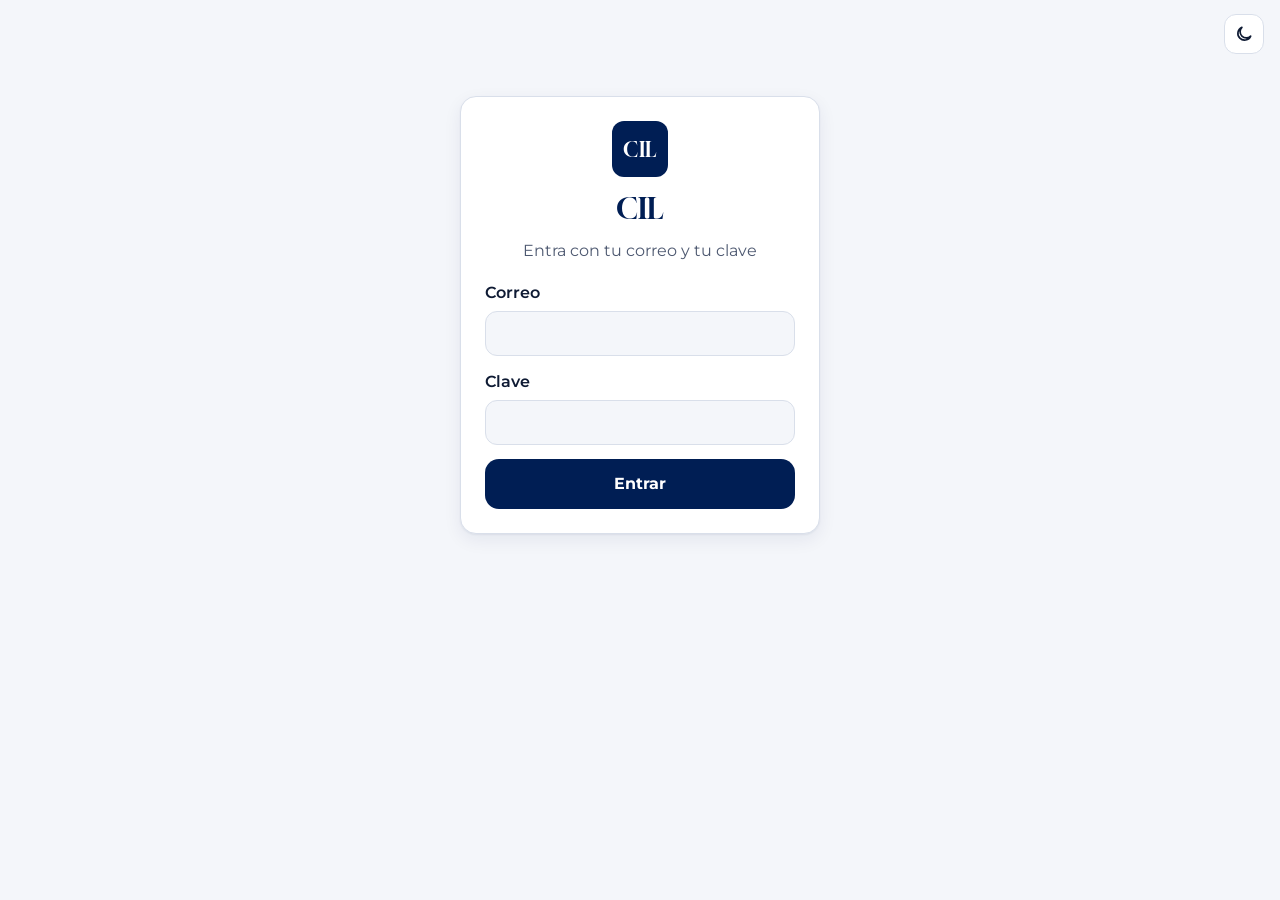
==== index.html @ af0a0910 "Armador de mensajes dentro de CIL (mensajes/): un solo ícono y la misma sesión; sin clave de GitHub " ====
<!doctype html>
<html lang="es">
<head>
  <meta charset="utf-8">
  <meta name="viewport" content="width=device-width, initial-scale=1, viewport-fit=cover">
  <title>CIL</title>
  <meta name="description" content="Herramientas del equipo CIL.">
  <meta name="theme-color" content="#001E54">
  <meta name="robots" content="noindex, nofollow">
  <link rel="manifest" href="manifest.webmanifest">
  <link rel="icon" type="image/png" sizes="192x192" href="icon-192.png">
  <link rel="apple-touch-icon" href="icon-192.png">
  <meta name="apple-mobile-web-app-capable" content="yes">
  <meta name="apple-mobile-web-app-title" content="CIL">
  <link rel="preconnect" href="https://xooofdppgnpibasambuc.supabase.co" crossorigin><!-- la base de datos (config.js): se conecta mientras carga la app -->
  <link rel="preconnect" href="https://fonts.googleapis.com"><link rel="preconnect" href="https://fonts.gstatic.com" crossorigin>
  <link rel="stylesheet" href="https://fonts.googleapis.com/css2?family=Gloock&family=Montserrat:wght@500;600;700;800&display=swap" media="print" onload="this.media='all'">
  <!-- Quien solo usa un módulo (por ejemplo Tareas) va directo, sin esperar a que cargue el menú -->
  <script>try { var d = localStorage.getItem('barquero_directo'); if (d && /^[a-z]+\/$/.test(d) && !sessionStorage.getItem('barquero_en_menu') && !/avisos/.test(location.search)) location.replace(d); } catch (e) { /* sigue al menú */ }</script>
  <script src="comun/tema.js?v=1"></script>
  <link rel="stylesheet" href="comun/tema.css?v=2">
  <link rel="stylesheet" href="comun/hub.css?v=6">
</head>
<body>
  <div id="hub"><div class="hub-centro"><div class="hub-spinner"></div></div></div>
  <noscript>Esta app necesita JavaScript.</noscript>
  <script src="config.js" defer></script>
  <script src="comun/hub.js?v=13" defer></script>
</body>
</html>
---- comun/tema.css ----
/* CIL — colores (azul de Barquero Food) y letras de marca, compartidos por todos los módulos.
   Claro (por defecto, se lee bien al sol) y oscuro. Se cambia con el botón ☀/☾ y se recuerda en el teléfono.
   Azul de marca #001E54 · gris de marca #B7B6B5 · títulos en Gloock · texto en Montserrat.
   El amarillo y el naranja de marca son señales de venta: aquí no se usan como decoración. */
:root {
  --marca: #001E54;
  --marca-gris: #B7B6B5;
  --bg: #F4F6FA;
  --card: #FFFFFF;
  --ink: #0E1A33;
  --titulo: #001E54;
  --muted: #4D5870;
  --line: #D9DFEA;
  --accent: #001E54;
  --accent-ink: #FFFFFF;
  --accent-bg: #E5EBF5;
  --wine: #A3263A;
  --wine-bg: #FBE9EC;
  --amber: #8A4B00;
  --amber-bg: #FCEFD9;
  --blue: #1F4F8F;
  --blue-bg: #E4EDF9;
  --green: #1E6B42;
  --green-bg: #E0F2E8;
  --purple: #5B4A99;
  --purple-bg: #ECE8F8;
  --gray-bg: #EDF0F5;
  --wa: #1A7F43;
  --shadow: 0 1px 2px rgba(0, 30, 84, .06), 0 6px 18px rgba(0, 30, 84, .07);
  --radius: 16px;
  --serif: "Gloock", Georgia, "Times New Roman", serif;
  --sans: "Montserrat", system-ui, -apple-system, "Segoe UI", Roboto, Arial, sans-serif;
  color-scheme: light;
}
@media (prefers-color-scheme: dark) {
  :root:not([data-theme="claro"]) {
    --bg: #0A1328; --card: #111E3A; --ink: #EEF2F9; --titulo: #FFFFFF; --muted: #A9B4CA; --line: #22325A;
    --accent: #A9C2F5; --accent-ink: #001E54; --accent-bg: #1A2A50;
    --wine: #F29AA7; --wine-bg: #3A1D29; --amber: #F2BE72; --amber-bg: #3A2C17;
    --blue: #9CC0F0; --blue-bg: #18294A; --green: #86D6A6; --green-bg: #15312A;
    --purple: #C2B4F0; --purple-bg: #262445; --gray-bg: #1A2747; --wa: #3CC472;
    --shadow: 0 1px 2px rgba(0, 0, 0, .35), 0 8px 22px rgba(0, 0, 0, .3);
    color-scheme: dark;
  }
}
:root[data-theme="oscuro"] {
  --bg: #0A1328; --card: #111E3A; --ink: #EEF2F9; --titulo: #FFFFFF; --muted: #A9B4CA; --line: #22325A;
  --accent: #A9C2F5; --accent-ink: #001E54; --accent-bg: #1A2A50;
  --wine: #F29AA7; --wine-bg: #3A1D29; --amber: #F2BE72; --amber-bg: #3A2C17;
  --blue: #9CC0F0; --blue-bg: #18294A; --green: #86D6A6; --green-bg: #15312A;
  --purple: #C2B4F0; --purple-bg: #262445; --gray-bg: #1A2747; --wa: #3CC472;
  --shadow: 0 1px 2px rgba(0, 0, 0, .35), 0 8px 22px rgba(0, 0, 0, .3);
  color-scheme: dark;
}
.boton-tema { width: 40px; height: 40px; border-radius: 12px; border: 1.5px solid var(--line); background: var(--card); color: var(--ink); display: inline-grid; place-items: center; cursor: pointer; padding: 0; }
.boton-tema svg { width: 20px; height: 20px; fill: none; stroke: currentColor; stroke-width: 2; stroke-linecap: round; stroke-linejoin: round; }
---- comun/hub.css ----
/* Menú principal de CIL */
* { box-sizing: border-box; }
html { -webkit-text-size-adjust: 100%; }
body { margin: 0; background: var(--bg); color: var(--ink); font: 16px/1.5 var(--sans); -webkit-font-smoothing: antialiased; }
h1, h2 { font-family: var(--serif); font-weight: 400; color: var(--titulo); margin: 0 0 .3em; }
a { color: var(--accent); }
.hub { max-width: 560px; margin: 0 auto; padding: 0 16px 40px; padding-top: env(safe-area-inset-top); }
.hub-top { display: flex; align-items: center; gap: 10px; padding: 14px 0; }
.hub-marca { display: flex; align-items: center; gap: 10px; text-decoration: none; color: var(--titulo); margin-right: auto; }
.hub-logo { width: 40px; height: 40px; border-radius: 12px; background: var(--marca); color: #fff; display: grid; place-items: center; font: 15px var(--serif); letter-spacing: .02em; }
:root[data-theme="oscuro"] .hub-logo { background: #fff; color: var(--marca); }
.hub-marca b { font: 22px var(--serif); font-weight: 400; }
.hub-salir { border: 1.5px solid var(--line); background: var(--card); color: var(--muted); border-radius: 12px; height: 40px; padding: 0 12px; font: 600 .85rem var(--sans); cursor: pointer; }
.hub-hola { margin: 18px 0 4px; font-size: 1.9rem; }
.hub-sub { color: var(--muted); margin: 0 0 22px; }
.modulos { display: grid; gap: 14px; }
.modulo { display: flex; align-items: center; gap: 16px; padding: 18px; background: var(--card); border: 1px solid var(--line); border-radius: var(--radius); box-shadow: var(--shadow); text-decoration: none; color: var(--ink); min-height: 92px; transition: transform .12s ease; }
.modulo:active { transform: scale(.985); }
.modulo-ic { flex: none; width: 56px; height: 56px; border-radius: 16px; display: grid; place-items: center; background: var(--accent-bg); color: var(--accent); }
.modulo-ic svg { width: 28px; height: 28px; fill: none; stroke: currentColor; stroke-width: 1.9; stroke-linecap: round; stroke-linejoin: round; }
.modulo-txt { flex: 1; min-width: 0; }
.modulo-txt b { display: block; font: 1.25rem var(--serif); font-weight: 400; color: var(--titulo); }
.modulo-txt span { color: var(--muted); font-size: .92rem; }
.modulo-flecha { color: var(--muted); font-size: 1.6rem; }
.modulo-nota { display: inline-block; margin-top: 4px; font-size: .75rem; font-weight: 600; color: var(--amber); background: var(--amber-bg); border-radius: 999px; padding: 1px 8px; }
.hub-sec { margin: 28px 0 10px; font-size: 1.2rem; }
.hub-centro { min-height: 70vh; display: flex; flex-direction: column; align-items: center; justify-content: center; text-align: center; padding: 24px 16px; gap: 10px; }
.hub-spinner { width: 34px; height: 34px; border-radius: 50%; border: 3px solid var(--line); border-top-color: var(--accent); animation: girar .8s linear infinite; }
@keyframes girar { to { transform: rotate(360deg); } }
.login { width: 100%; max-width: 360px; background: var(--card); border: 1px solid var(--line); border-radius: var(--radius); box-shadow: var(--shadow); padding: 24px; text-align: left; }
.login .hub-logo { margin: 0 auto 10px; width: 56px; height: 56px; font-size: 20px; }
.login h1 { text-align: center; font-size: 1.8rem; }
.login p { text-align: center; color: var(--muted); margin: 0 0 18px; }
.login label { display: flex; flex-direction: column; gap: 6px; font-weight: 600; margin: 0 0 14px; }
.login input { font: 16px var(--sans); padding: 12px 14px; border-radius: 12px; border: 1.5px solid var(--line); background: var(--bg); color: var(--ink); }
.login input:focus { outline: 3px solid var(--accent-bg); border-color: var(--accent); }
.btn-hub { width: 100%; min-height: 50px; border: 0; border-radius: 14px; background: var(--accent); color: var(--accent-ink); font: 700 1rem var(--sans); cursor: pointer; }
.hub-error { color: var(--wine); background: var(--wine-bg); border-radius: 12px; padding: 10px 12px; font-weight: 600; margin: 0 0 14px; }
.hub-tema { position: fixed; top: 14px; right: 16px; }
.modulo-ic { position: relative; }
.modulo-badge { position: absolute; top: -6px; right: -6px; min-width: 22px; height: 22px; padding: 0 6px; border-radius: 999px; background: var(--wine); color: #fff; font: 700 .75rem/22px var(--sans); text-align: center; }
:root[data-theme="oscuro"] .modulo-badge { color: var(--bg); }
@media (prefers-color-scheme: dark) { :root:not([data-theme="claro"]) .modulo-badge { color: var(--bg); } }
.hub-ayuda { text-align: center; margin-top: 28px; font-weight: 600; }
.hub-avisos { margin-top: 22px; display: grid; grid-template-columns: 1fr auto; gap: 4px 12px; align-items: center; padding: 14px 16px; background: var(--card); border: 1px solid var(--line); border-radius: var(--radius); }
.hub-avisos b { grid-column: 1; }
.hub-avisos span { grid-column: 1; color: var(--muted); font-size: .88rem; }
.hub-avisos button { grid-column: 2; grid-row: 1 / span 2; width: auto; min-height: 40px; padding: 0 16px; }
.hub-avisos small { grid-column: 1 / -1; color: var(--accent); font-weight: 600; }
.hub-avisos.on { background: transparent; }
.btn-hub.chico { min-height: 40px; font-size: .9rem; }

/* Gerencia: el reloj de avisos se detuvo */
.hub-reloj { display: flex; flex-direction: column; gap: 4px; margin: 0 0 16px; padding: 14px 16px; border-radius: 14px; border: 1px solid var(--wine); background: var(--wine-bg); color: var(--wine); text-decoration: none; }
.hub-reloj span { font-size: .9rem; }
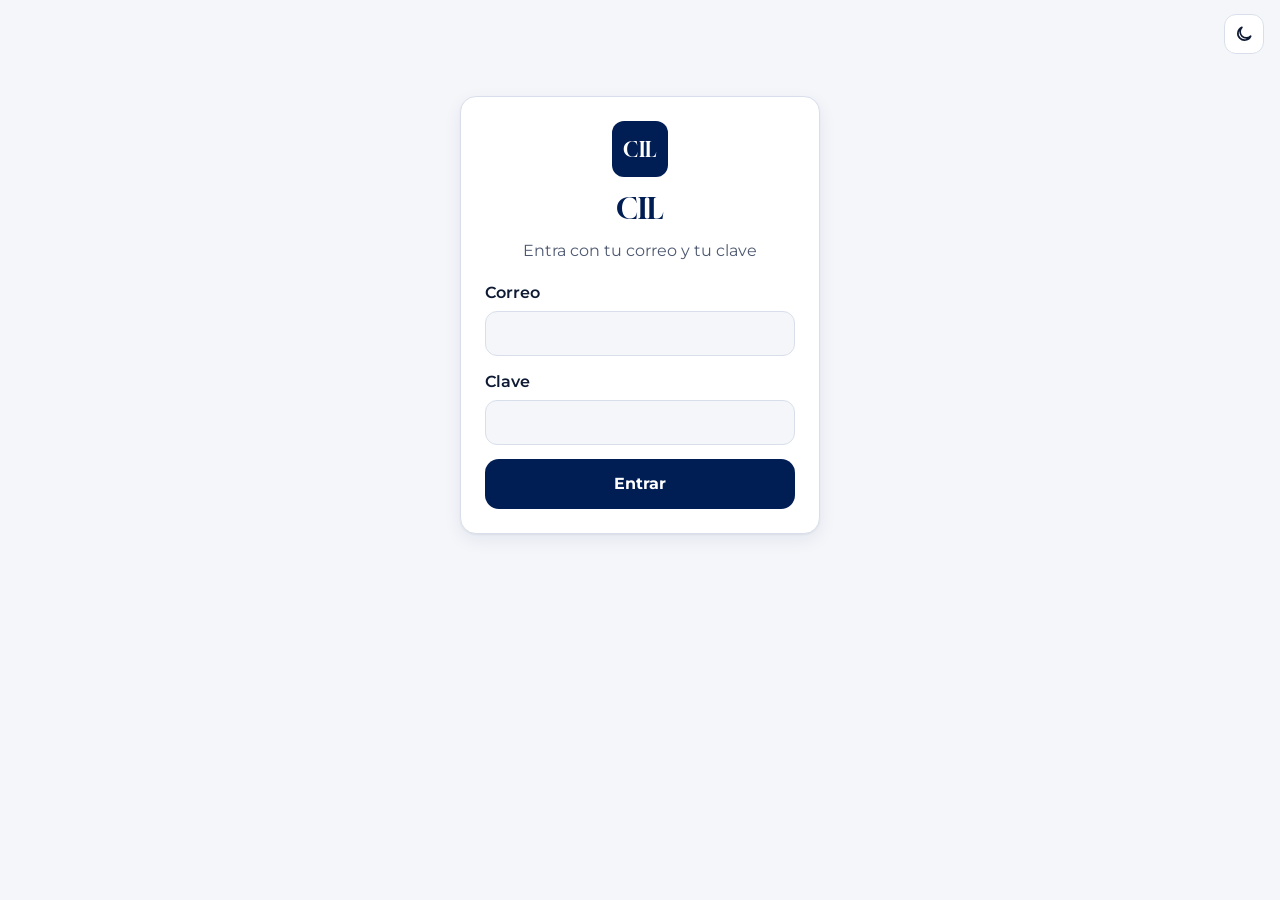
==== commit d7f8cb31: "Modo oscuro más legible: texto oscuro sobre botones y globos de color, bordes y texto secundario con" ====
--- a/index.html
+++ b/index.html
@@ -18,8 +18,8 @@
   <!-- Quien solo usa un módulo (por ejemplo Tareas) va directo, sin esperar a que cargue el menú -->
   <script>try { var d = localStorage.getItem('barquero_directo'); if (d && /^[a-z]+\/$/.test(d) && !sessionStorage.getItem('barquero_en_menu') && !/avisos/.test(location.search)) location.replace(d); } catch (e) { /* sigue al menú */ }</script>
   <script src="comun/tema.js?v=1"></script>
-  <link rel="stylesheet" href="comun/tema.css?v=2">
-  <link rel="stylesheet" href="comun/hub.css?v=6">
+  <link rel="stylesheet" href="comun/tema.css?v=3">
+  <link rel="stylesheet" href="comun/hub.css?v=7">
 </head>
 <body>
   <div id="hub"><div class="hub-centro"><div class="hub-spinner"></div></div></div>
--- a/comun/tema.css
+++ b/comun/tema.css
@@ -13,6 +13,7 @@
   --line: #D9DFEA;
   --accent: #001E54;
   --accent-ink: #FFFFFF;
+  --sobre: #FFFFFF;      /* texto sobre un color lleno (botón verde, globo rojo) */
   --accent-bg: #E5EBF5;
   --wine: #A3263A;
   --wine-bg: #FBE9EC;
@@ -34,7 +35,7 @@
 }
 @media (prefers-color-scheme: dark) {
   :root:not([data-theme="claro"]) {
-    --bg: #0A1328; --card: #111E3A; --ink: #EEF2F9; --titulo: #FFFFFF; --muted: #A9B4CA; --line: #22325A;
+    --bg: #0A1328; --card: #111E3A; --ink: #F3F6FB; --titulo: #FFFFFF; --muted: #BCC6DA; --line: #34487C; --sobre: #0A1328;
     --accent: #A9C2F5; --accent-ink: #001E54; --accent-bg: #1A2A50;
     --wine: #F29AA7; --wine-bg: #3A1D29; --amber: #F2BE72; --amber-bg: #3A2C17;
     --blue: #9CC0F0; --blue-bg: #18294A; --green: #86D6A6; --green-bg: #15312A;
@@ -44,7 +45,7 @@
   }
 }
 :root[data-theme="oscuro"] {
-  --bg: #0A1328; --card: #111E3A; --ink: #EEF2F9; --titulo: #FFFFFF; --muted: #A9B4CA; --line: #22325A;
+  --bg: #0A1328; --card: #111E3A; --ink: #F3F6FB; --titulo: #FFFFFF; --muted: #BCC6DA; --line: #34487C; --sobre: #0A1328;
   --accent: #A9C2F5; --accent-ink: #001E54; --accent-bg: #1A2A50;
   --wine: #F29AA7; --wine-bg: #3A1D29; --amber: #F2BE72; --amber-bg: #3A2C17;
   --blue: #9CC0F0; --blue-bg: #18294A; --green: #86D6A6; --green-bg: #15312A;
--- a/comun/hub.css
+++ b/comun/hub.css
@@ -38,7 +38,7 @@
 .hub-error { color: var(--wine); background: var(--wine-bg); border-radius: 12px; padding: 10px 12px; font-weight: 600; margin: 0 0 14px; }
 .hub-tema { position: fixed; top: 14px; right: 16px; }
 .modulo-ic { position: relative; }
-.modulo-badge { position: absolute; top: -6px; right: -6px; min-width: 22px; height: 22px; padding: 0 6px; border-radius: 999px; background: var(--wine); color: #fff; font: 700 .75rem/22px var(--sans); text-align: center; }
+.modulo-badge { position: absolute; top: -6px; right: -6px; min-width: 22px; height: 22px; padding: 0 6px; border-radius: 999px; background: var(--wine); color: var(--sobre); font: 700 .75rem/22px var(--sans); text-align: center; }
 :root[data-theme="oscuro"] .modulo-badge { color: var(--bg); }
 @media (prefers-color-scheme: dark) { :root:not([data-theme="claro"]) .modulo-badge { color: var(--bg); } }
 .hub-ayuda { text-align: center; margin-top: 28px; font-weight: 600; }
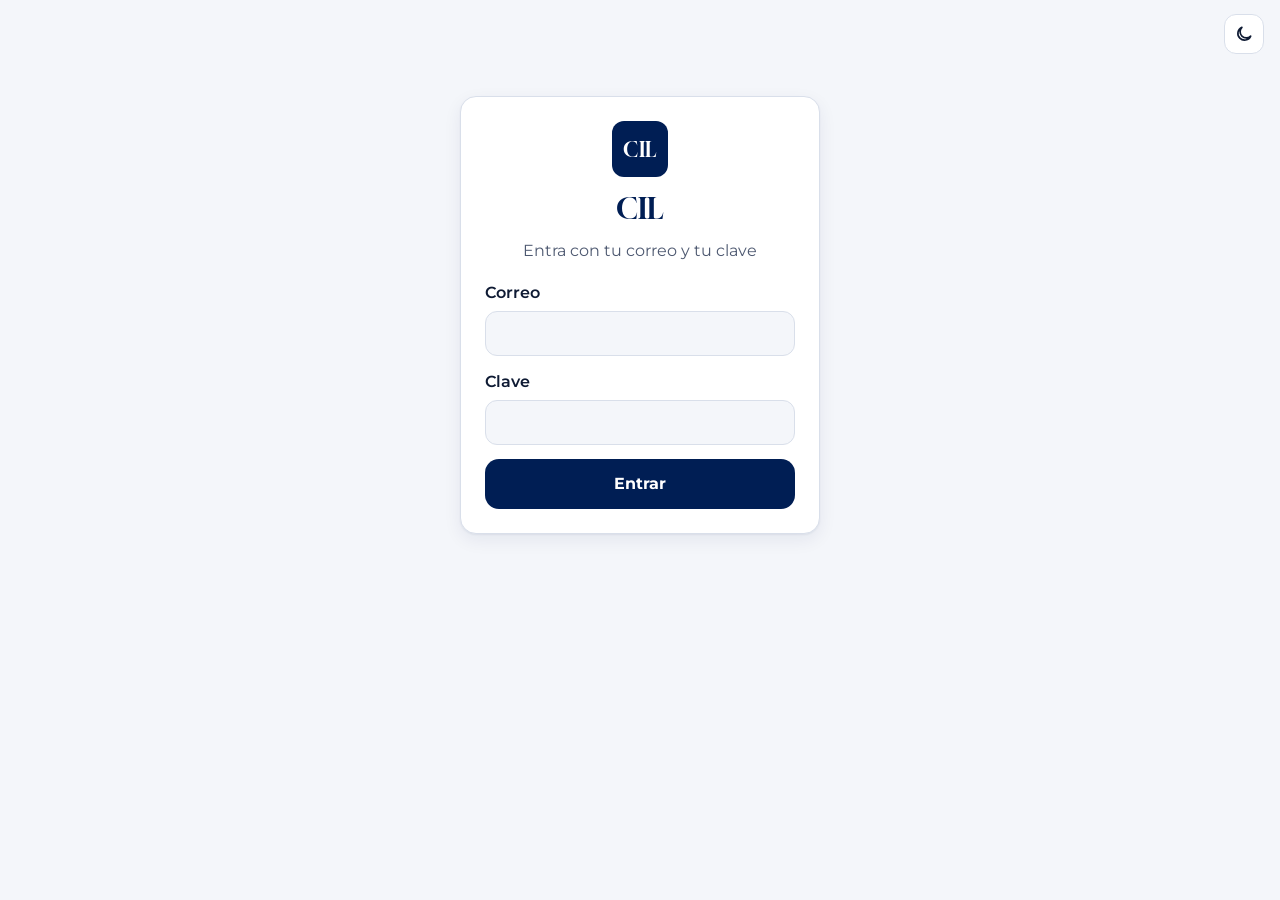
==== commit f5b04067: "Día de cada persona para revisar (por hacer, hechas en orden, «Revisar» a mano), BQTO con revisora f" ====
--- a/index.html
+++ b/index.html
@@ -2,7 +2,7 @@
 <html lang="es">
 <head>
   <meta charset="utf-8">
-  <meta name="viewport" content="width=device-width, initial-scale=1, viewport-fit=cover">
+  <meta name="viewport" content="width=device-width, initial-scale=1, maximum-scale=1, user-scalable=no, viewport-fit=cover">
   <title>CIL</title>
   <meta name="description" content="Herramientas del equipo CIL.">
   <meta name="theme-color" content="#001E54">
@@ -17,7 +17,7 @@
   <link rel="stylesheet" href="https://fonts.googleapis.com/css2?family=Gloock&family=Montserrat:wght@500;600;700;800&display=swap" media="print" onload="this.media='all'">
   <!-- Quien solo usa un módulo (por ejemplo Tareas) va directo, sin esperar a que cargue el menú -->
   <script>try { var d = localStorage.getItem('barquero_directo'); if (d && /^[a-z]+\/$/.test(d) && !sessionStorage.getItem('barquero_en_menu') && !/avisos/.test(location.search)) location.replace(d); } catch (e) { /* sigue al menú */ }</script>
-  <script src="comun/tema.js?v=1"></script>
+  <script src="comun/tema.js?v=2"></script>
   <link rel="stylesheet" href="comun/tema.css?v=3">
   <link rel="stylesheet" href="comun/hub.css?v=7">
 </head>
